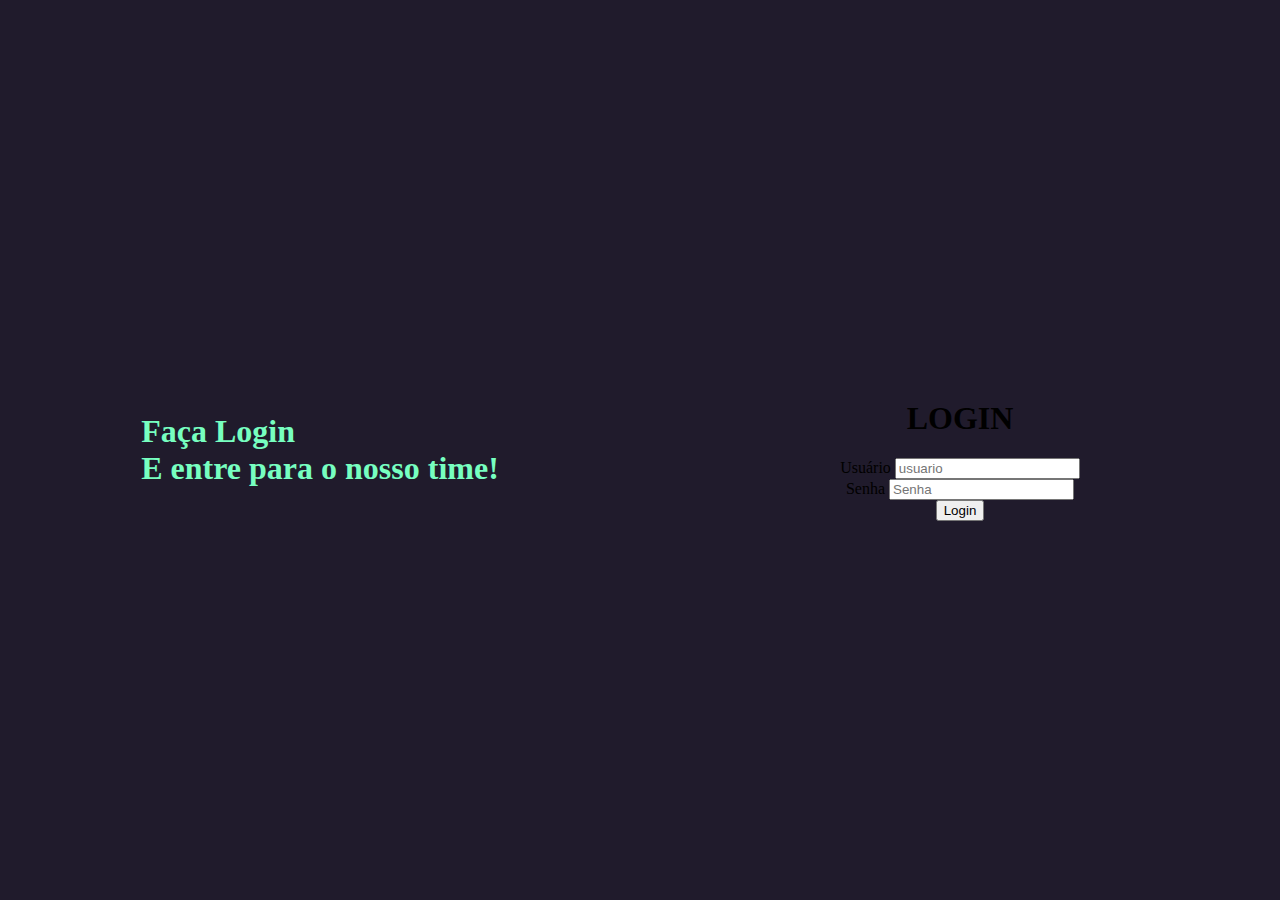
==== Projeto Login/index.html @ 79df4ef0 "Add 2:09 (14/09)" ====
<!DOCTYPE html>
<html lang="pt-br">
<head>
    <meta name="author" content="Lucas Santiago">
    <meta name="keywords" content="Login, UI/UX">
    <meta name="description" content="Olá. Seja bem vindo a nossa tela de login!">
    <meta charset="UTF-8">
    <meta http-equiv="X-UA-Compatible" content="IE=edge">
    <meta name="viewport" content="width=device-width, initial-scale=1.0">
    <link rel="stylesheet" href="style.css">
    <title>Tela de Login</title>
</head>
<body>
    <div class="main-login">
        <div class="left-login">
            <h1>Faça Login<br>E entre para o nosso time!</h1>
        </div>
        <div class="right-login">
            <div class="card-login">
                <h1>LOGIN</h1>
                <div class="textfield">
                    <label for="usuario">Usuário</label>
                    <input type="text" name="usuario" placeholder="usuario">
            </div>
                <div class="textfield">
                    <label for="usuario">Senha</label>
                    <input type="password" name="senha" placeholder="Senha">
            </div>
            <button class="btn-login">Login</button>
            </div>
        </div>
    </div>
</body>
</html>
---- Projeto Login/style.css ----
body{
    margin: 0;
}

.main-login{
    width: 100vw;
    height: 100vh;
    background: #201b2c;
    display: flex;
    justify-content: center;
    align-items: center;
}

.left-login{
    width: 50vw;
    height: 50vh;
    display: flex;
    justify-content: center;
    align-items: center;
    flex-direction: column;
}

.left-login > h1{
    color: #77ffc0;
}

.right-login{
    width: 50vw;
    height: 50vh;
    display: flex;
    justify-content: center;
    align-items: center;
}

.card-login{
    width: 60%;
    display: flex;
    justify-content: center;
    align-items: center;
    flex-direction: column;
    padding: 30px 35px;
}
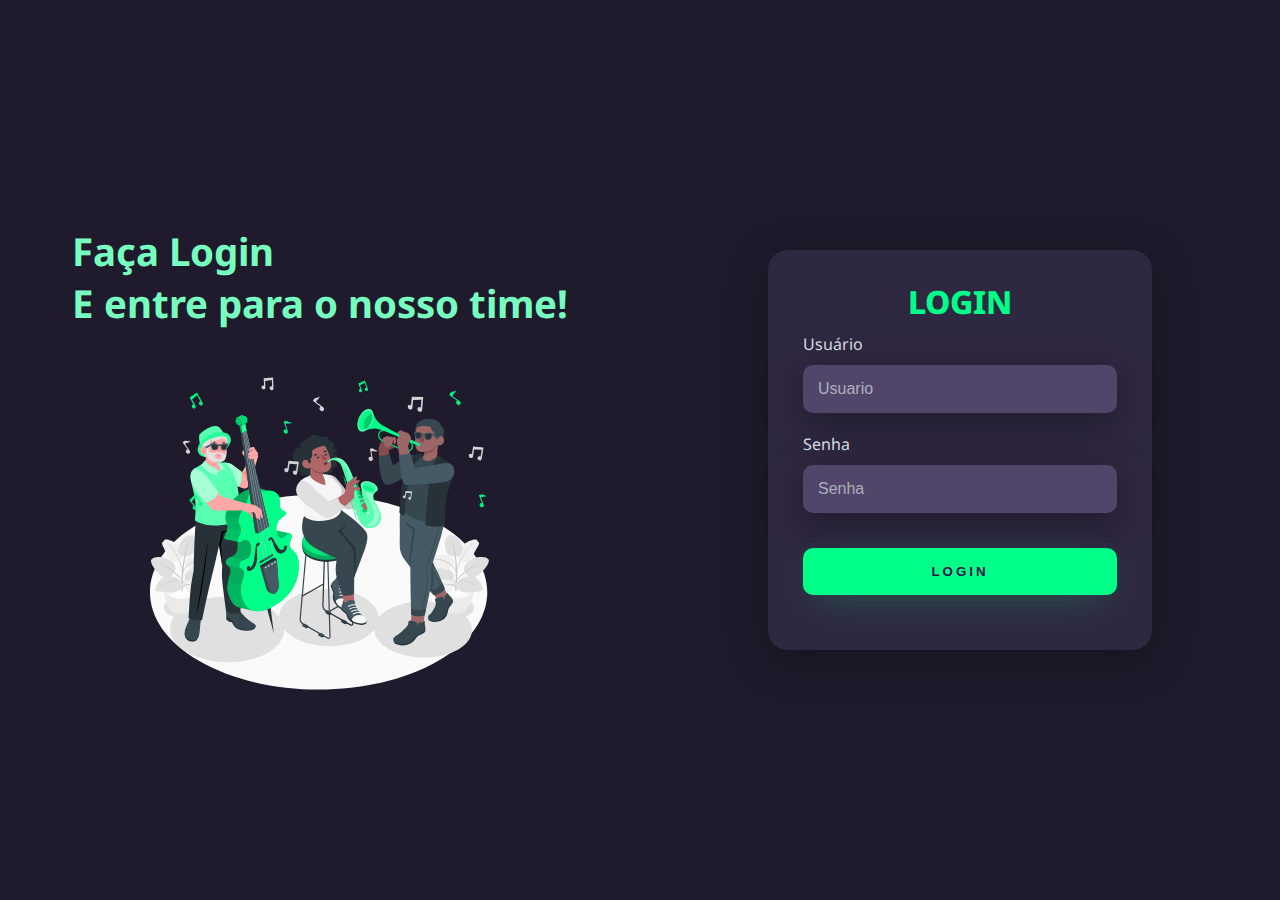
==== commit e307fbff: "Add 3:336 (14/09)" ====
--- a/Projeto Login/index.html
+++ b/Projeto Login/index.html
@@ -14,13 +14,14 @@
     <div class="main-login">
         <div class="left-login">
             <h1>Faça Login<br>E entre para o nosso time!</h1>
+            <img src="music.svg" class="left-login-image" alt=".">
         </div>
         <div class="right-login">
             <div class="card-login">
                 <h1>LOGIN</h1>
                 <div class="textfield">
                     <label for="usuario">Usuário</label>
-                    <input type="text" name="usuario" placeholder="usuario">
+                    <input type="text" name="usuario" placeholder="Usuario">
             </div>
                 <div class="textfield">
                     <label for="usuario">Senha</label>
--- a/Projeto Login/style.css
+++ b/Projeto Login/style.css
@@ -1,5 +1,12 @@
+@import url('https://fonts.googleapis.com/css2?family=Noto+Sans:wght@300;600&display=swap');
+
 body{
     margin: 0;
+    font-family: 'Noto Sans', sans-serif;
+}
+
+body *{
+    box-sizing: border-box;
 }
 
 .main-login{
@@ -22,6 +29,11 @@
 
 .left-login > h1{
     color: #77ffc0;
+    font-size: 3vw;
+}
+
+.left-login-image{
+    width: 27vw;
 }
 
 .right-login{
@@ -39,4 +51,94 @@
     align-items: center;
     flex-direction: column;
     padding: 30px 35px;
+    background: #2f2841;
+    border-radius: 20px;
+    box-shadow: 0px 10px 40px #00000056;
+}
+
+.card-login > h1{
+    color: #0f8;
+    font-weight: 800;
+    margin: 0;
+}
+
+.textfield{
+    width: 100%;
+    display: flex;
+    flex-direction: column;
+    align-items: flex-start;
+    justify-content: center;
+    margin: 10px 0px;
+}
+
+.textfield > input{
+    width: 100%;
+    border: none;
+    border-radius: 10px;
+    padding: 15px;
+    background: #514569;
+    color: #f0ffffde;
+    font-size: 12pt;
+    box-shadow: 0px 10px 40px #00000056;
+    outline: none;
+    box-sizing: border-box;
+}
+
+.textfield > label{
+    color: #f0ffffde;
+    margin-bottom: 10px;
+}
+
+.textfield > input::placeholder{
+    color: #f0ffff94;
+}
+
+.btn-login{
+    width: 100%;
+    padding: 16px 0px;
+    margin: 25px;
+    border: none;
+    border-radius: 10px;
+    outline: none;
+    text-transform: uppercase;
+    font-weight: 800;
+    letter-spacing: 3px;
+    color: #2b134b;
+    background: #00ff88;
+    cursor: pointer;
+    box-shadow: 0px 10px 40px -12px #00ff8052;
+}
+
+@media only screen and (max-width: 950px){
+    .card-login{
+        width: 85%;
+    }
+}
+
+@media only screen and (max-width: 600px){
+    .main-login{
+        flex-direction: column;
+    }
+
+    .left-login > h1{
+        display: none;
+    }
+
+    .left-login{
+        width: 100%;
+        height: auto;
+    }
+
+    .right-login{
+        width: 100%;
+        height: auto;
+    }
+
+    .left-login-image{
+        width: 50vw;
+    }
+
+    .card-login{
+        width: 90%;
+    }
 }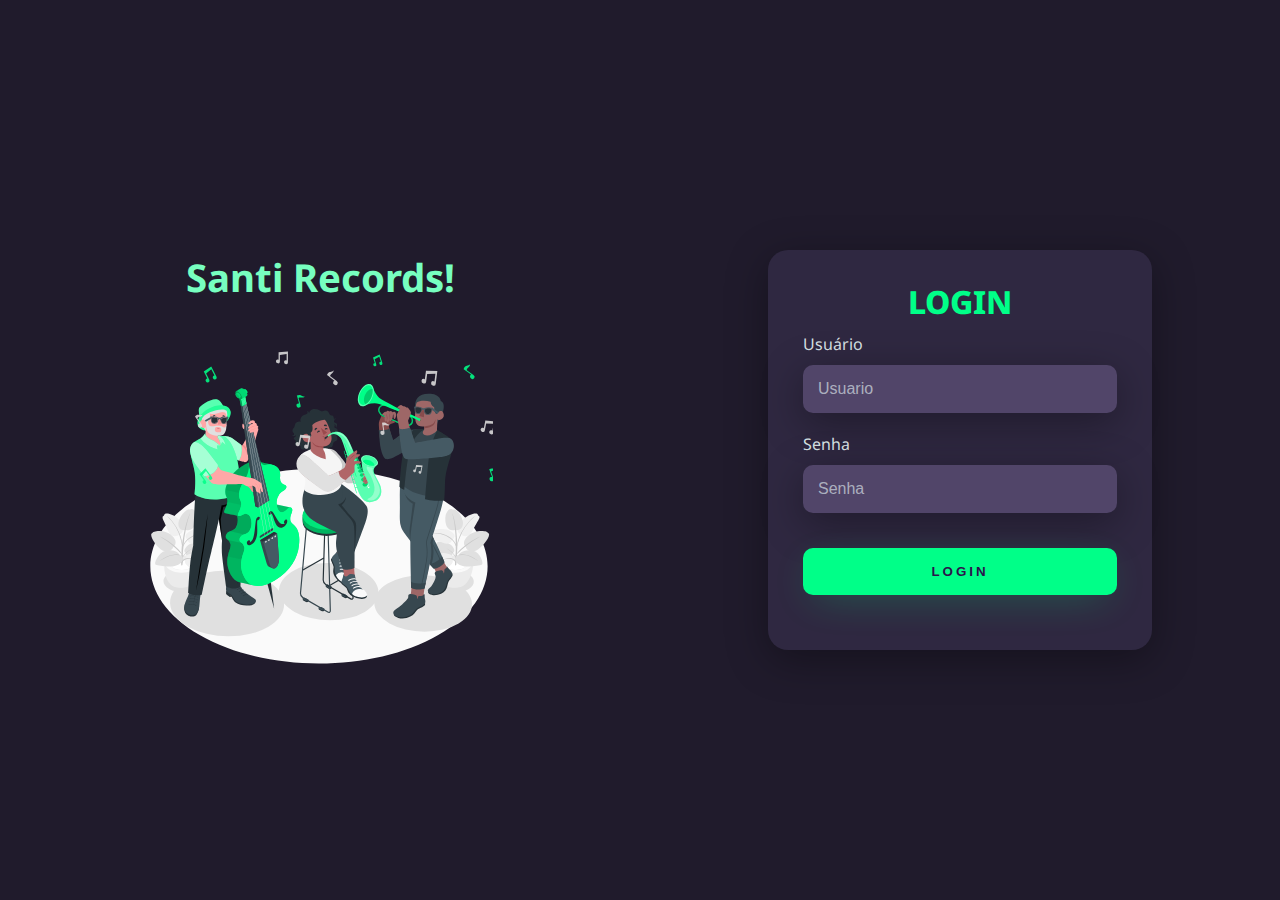
==== commit 9810bcc3: "Add 4:06 (14/09)" ====
--- a/Projeto Login/index.html
+++ b/Projeto Login/index.html
@@ -13,7 +13,7 @@
 <body>
     <div class="main-login">
         <div class="left-login">
-            <h1>Faça Login<br>E entre para o nosso time!</h1>
+            <h1>Santi Records!</h1>
             <img src="music.svg" class="left-login-image" alt=".">
         </div>
         <div class="right-login">
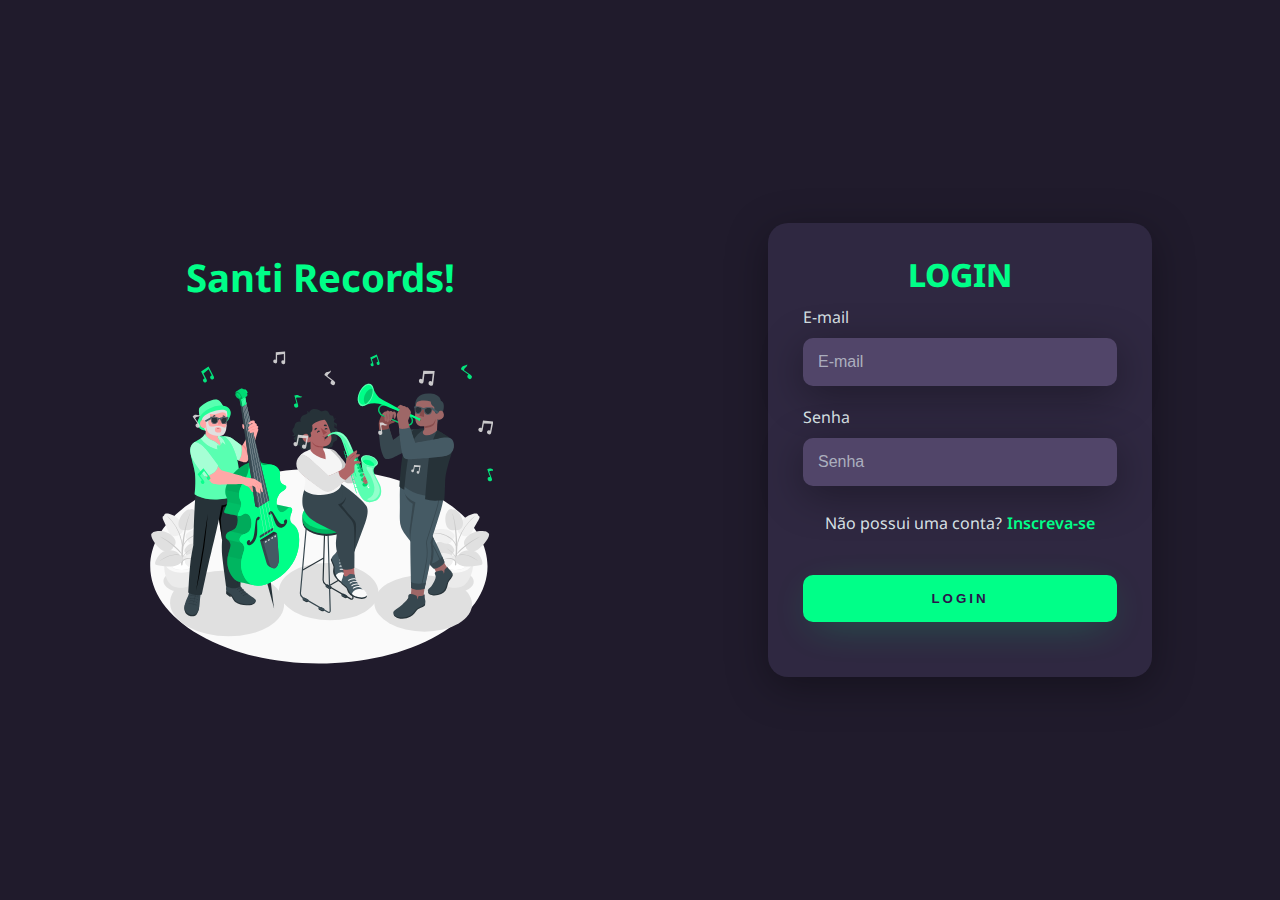
==== commit 92a9ccab: "Add" ====
--- a/Projeto Login/index.html
+++ b/Projeto Login/index.html
@@ -20,13 +20,19 @@
             <div class="card-login">
                 <h1>LOGIN</h1>
                 <div class="textfield">
-                    <label for="usuario">Usuário</label>
-                    <input type="text" name="usuario" placeholder="Usuario">
+                    <label for="usuario">E-mail</label>
+                    <input type="email" name="email" placeholder="E-mail">
             </div>
                 <div class="textfield">
                     <label for="usuario">Senha</label>
                     <input type="password" name="senha" placeholder="Senha">
             </div>
+            <div class="div">
+                <div class="user-creation">
+                    <p>Não possui uma conta?</p><a class="sign-in" href="#"> Inscreva-se</a>
+                </div>
+            </div>
+
             <button class="btn-login">Login</button>
             </div>
         </div>
--- a/Projeto Login/style.css
+++ b/Projeto Login/style.css
@@ -28,7 +28,7 @@
 }
 
 .left-login > h1{
-    color: #77ffc0;
+    color: #00ff88;
     font-size: 3vw;
 }
 
@@ -109,6 +109,20 @@
     box-shadow: 0px 10px 40px -12px #00ff8052;
 }
 
+.sign-in{
+    color: #00ff88;
+    font-weight: 600;
+    text-transform: none;
+    text-decoration: none;
+    margin-left: 5px;
+}
+
+.user-creation{
+    display: flex;
+    align-items: center;
+    color: #f0ffffde;
+}
+
 @media only screen and (max-width: 950px){
     .card-login{
         width: 85%;
